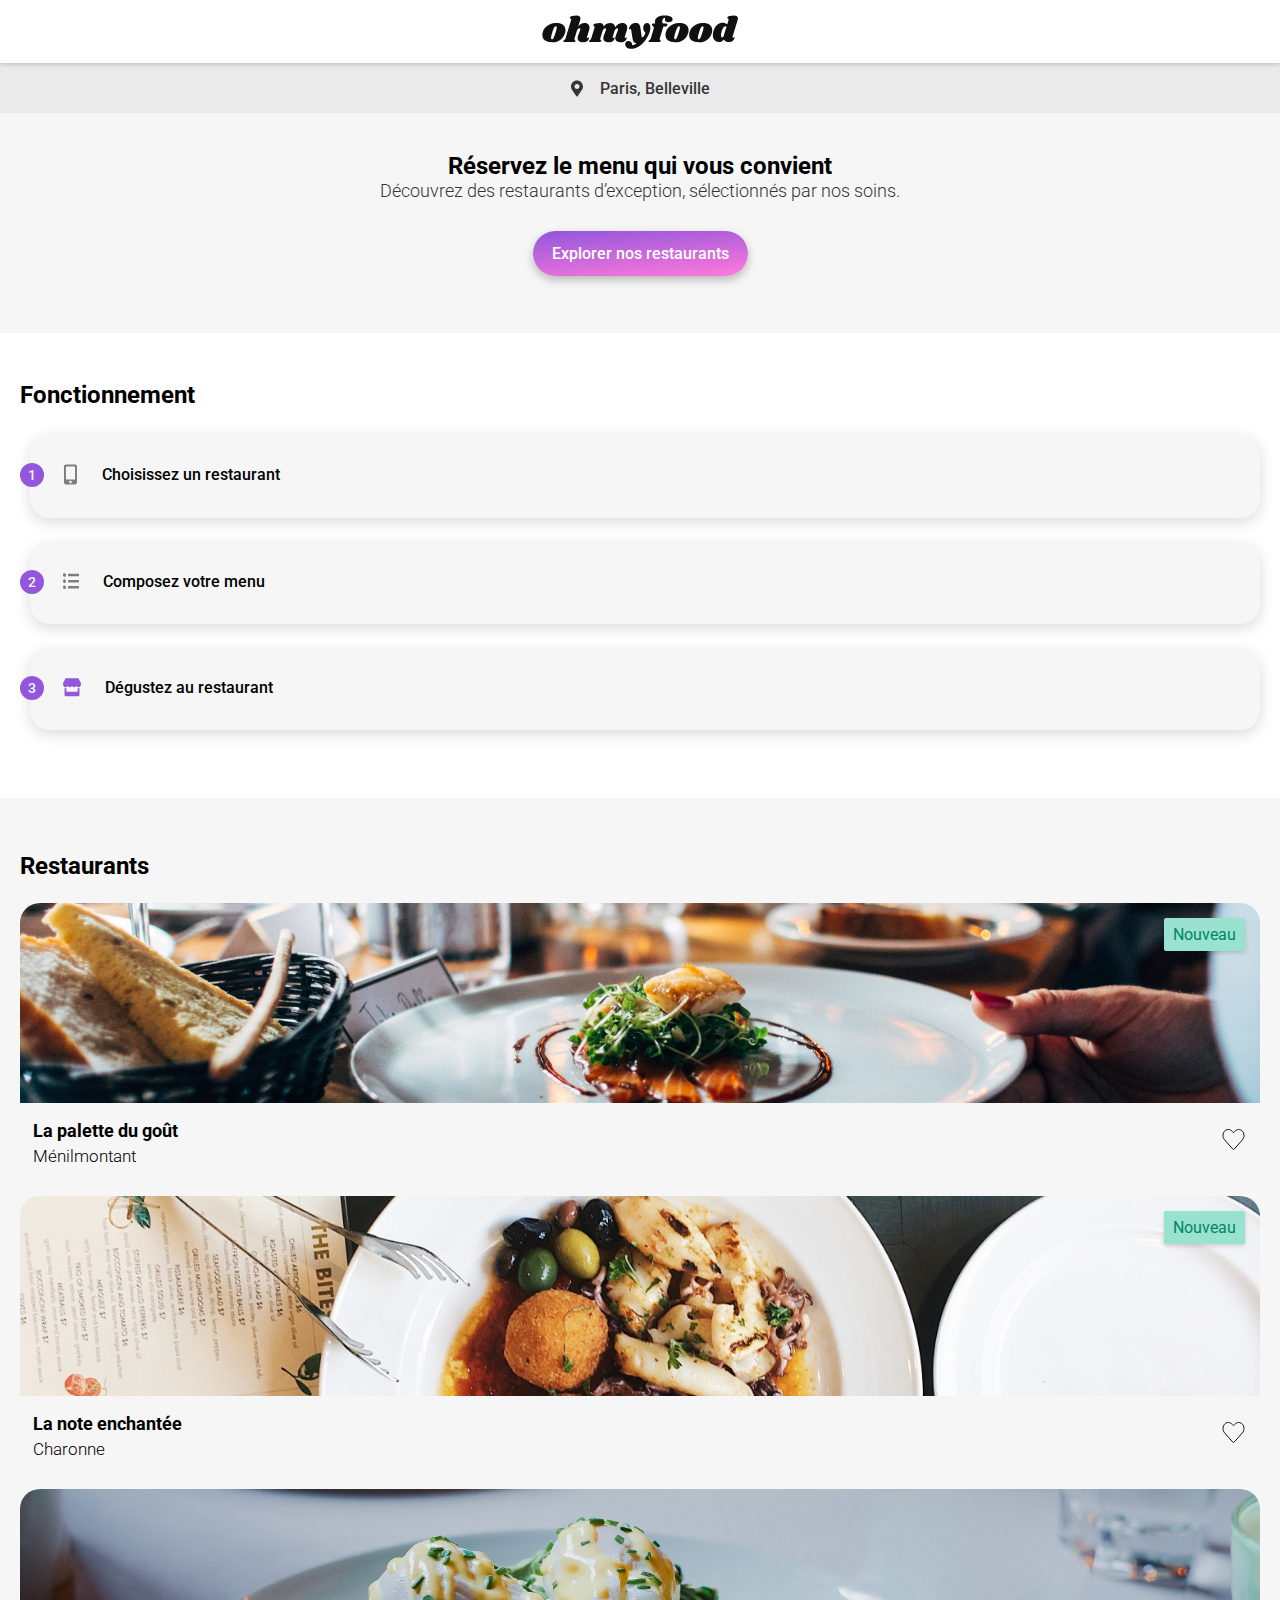
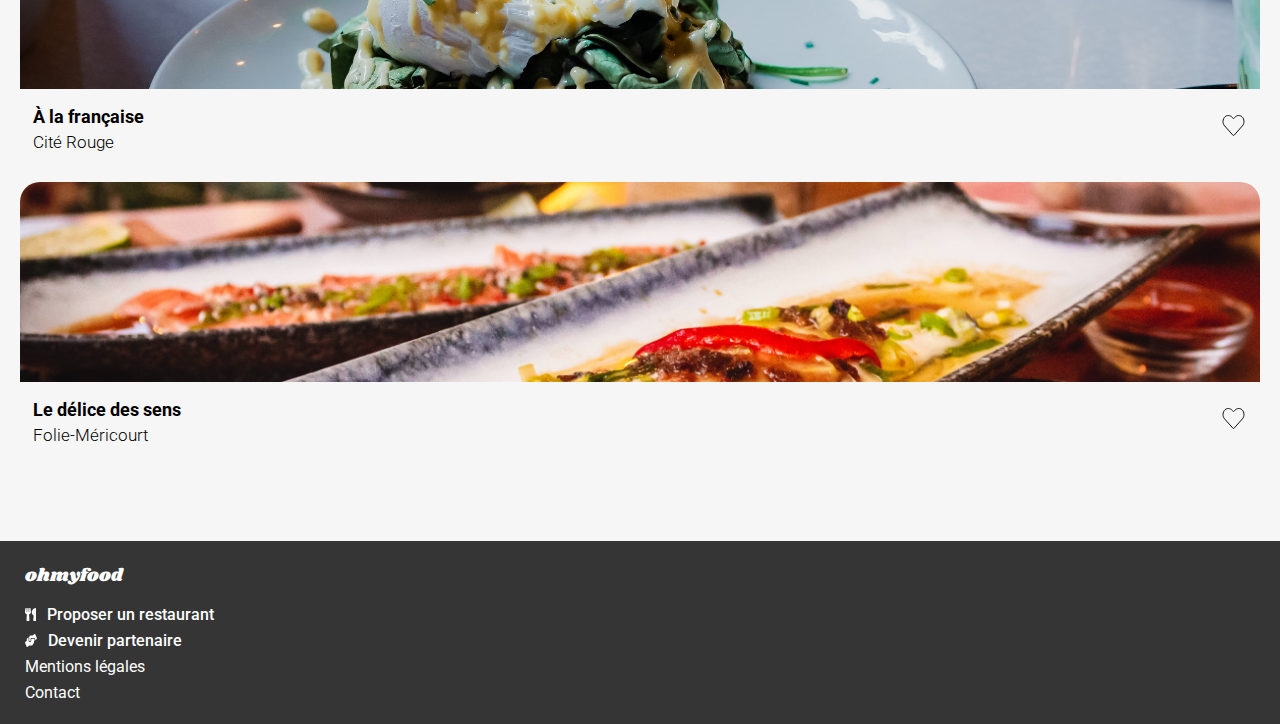
==== index.html @ f5da6180 "Animation coeur, remplissage par le dégradé de couleur au survol" ====
<!DOCTYPE html>
<html lang="fr">

<head>
    <meta charset="UTF-8">
    <meta name="viewport" content="width=device-width, initial-scale=1.0">
    <title>Ohmyfood</title>
    <!-- Font Shrikhand-->
    <link rel="preconnect" href="https://fonts.googleapis.com">
    <link rel="preconnect" href="https://fonts.gstatic.com" crossorigin>
    <link href="https://fonts.googleapis.com/css2?family=Shrikhand&display=swap" rel="stylesheet">
    <!-- Font Roboto-->
    <link rel="preconnect" href="https://fonts.googleapis.com">
    <link rel="preconnect" href="https://fonts.gstatic.com" crossorigin>
    <link href="https://fonts.googleapis.com/css2?family=Roboto:wght@300;400;500&display=swap" rel="stylesheet">
    <!--CSS-->
    <link rel="stylesheet" href="./styles/main.css">
</head>

<body>
    <div class="container-loader">
        <div class="container-loader__loader">
            <div class="container-loader__loader__bar container-loader__loader__bar--1"></div>
            <div class="container-loader__loader__bar container-loader__loader__bar--2"></div>
            <div class="container-loader__loader__bar container-loader__loader__bar--3"></div>
            <div class="container-loader__loader__bar container-loader__loader__bar--4"></div>
        </div>
    </div>


    <header class="header">
        <div class="header__logo">
            <img class="header__logo__img" src="./assets/images/logo/ohmyfood@2x.svg" alt="Logo Ohmyfood">
        </div>
        <div class="header__location">
            <img class="header__location__icon" src="./assets/images/icons/location-icon.svg"
                alt="icone de localisation" aria-hidden="true">
            <p class="header__location__text">Paris, Belleville</p>
        </div>
    </header>

    <section class="homepage-presentation">
        <h1 class="homepage-presentation__h1">Réservez le menu qui vous convient</h1>
        <p class="homepage-presentation__subtitle">Découvrez des restaurants d’exception, sélectionnés par nos soins.
        </p>
        <button class="homepage-presentation__btn btn-action">Explorer nos restaurants</button>
    </section>

    <section class="instructions">
        <h2 class="instructions__title">Fonctionnement</h2>
        <ul class="instructions__list">
            <li class="instructions__list__component">
                <p class="instructions__list__component__numbers">1</p>
                <img class="instructions__list__component__icon" src="./assets/images/icons/mobile-icon.svg"
                    alt="icone de l'instruction" aria-hidden="true">
                <p class="instructions__list__component__text">Choisissez un restaurant</p>
            </li>
            <li class="instructions__list__component">
                <p class="instructions__list__component__numbers">2</p>
                <img class="instructions__list__component__icon" src="./assets/images/icons/list-icon.svg"
                    alt="icone de l'instruction" aria-hidden="true">
                <p class="instructions__list__component__text">Composez votre menu</p>
            </li>
            <li class="instructions__list__component">
                <p class="instructions__list__component__numbers">3</p>
                <img class="instructions__list__component__icon" src="./assets/images/icons/store-icon.svg"
                    alt="icone de l'instruction" aria-hidden="true">
                <p class="instructions__list__component__text">Dégustez au restaurant</p>
            </li>
        </ul>
    </section>
    <section class="restaurant">
        <h2 class="restaurant__title">Restaurants</h2>
        <article class="restaurant__card">
            <a href="#">
                <img class="restaurant__card__img"
                    src="./assets/images/restaurants/jay-wennington-N_Y88TWmGwA-unsplash.jpg"
                    alt="Image d'un plat représentant le restaurant La palette du goût">
                <span class="restaurant__card__nametag-new">Nouveau</span>
                <h3 class="restaurant__card__title">La palette du goût</h3>
                <p class="restaurant__card__subtitle">Ménilmontant</p>
            </a>
            <button class="restaurant__card__heart-btn heart-btn"><svg
                    class="restaurant__card__heart-btn__icon heart-btn__icon" xmlns="http://www.w3.org/2000/svg"
                    width="23" height="21" viewBox="0 0 23 21" fill="none">
                    <path
                        d="M10.2797 2.40514L10.2802 2.40576L11.1267 3.35732L11.5003 3.77727L11.8739 3.35732L12.7203 2.40576L12.7206 2.40551C14.7223 0.15233 17.9032 -0.16945 20.024 1.80187C22.5183 4.1243 22.6557 8.32326 20.412 10.8492L20.4119 10.8493L12.0976 20.2148C12.0975 20.2149 12.0975 20.2149 12.0975 20.2149C11.7593 20.5955 11.237 20.5955 10.8988 20.2149C10.8988 20.2149 10.8987 20.2149 10.8987 20.2148L2.58455 10.8495C0.344816 8.32357 0.482213 4.1245 2.9764 1.80201C5.09737 -0.16965 8.28247 0.152585 10.2797 2.40514Z"
                        stroke="#101010" />
                </svg></button>
        </article>
        <article class="restaurant__card">
            <a href="#">
                <img class="restaurant__card__img" src="./assets/images/restaurants/stil-u2Lp8tXIcjw-unsplash.jpg"
                    alt="Image d'un plat représentant le restaurant La note enchantée">
                <span class="restaurant__card__nametag-new">Nouveau</span>
                <h3 class="restaurant__card__title">La note enchantée</h3>
                <p class="restaurant__card__subtitle">Charonne</p>
            </a>
            <button class="restaurant__card__heart-btn heart-btn"><svg
                    class="restaurant__card__heart-btn__icon heart-btn__icon" xmlns="http://www.w3.org/2000/svg"
                    width="23" height="21" viewBox="0 0 23 21" fill="none">
                    <path
                        d="M10.2797 2.40514L10.2802 2.40576L11.1267 3.35732L11.5003 3.77727L11.8739 3.35732L12.7203 2.40576L12.7206 2.40551C14.7223 0.15233 17.9032 -0.16945 20.024 1.80187C22.5183 4.1243 22.6557 8.32326 20.412 10.8492L20.4119 10.8493L12.0976 20.2148C12.0975 20.2149 12.0975 20.2149 12.0975 20.2149C11.7593 20.5955 11.237 20.5955 10.8988 20.2149C10.8988 20.2149 10.8987 20.2149 10.8987 20.2148L2.58455 10.8495C0.344816 8.32357 0.482213 4.1245 2.9764 1.80201C5.09737 -0.16965 8.28247 0.152585 10.2797 2.40514Z"
                        stroke="#101010" />
                </svg></button>
        </article>
        <article class="restaurant__card">
            <a href="#">
                <img class="restaurant__card__img"
                    src="./assets/images/restaurants/toa-heftiba-DQKerTsQwi0-unsplash.jpg"
                    alt="Image d'un plat représentant le restaurant À la française">
                <h3 class="restaurant__card__title">À la française</h3>
                <p class="restaurant__card__subtitle">Cité Rouge
                </p>
            </a>
            <button class="restaurant__card__heart-btn heart-btn"><svg
                    class="restaurant__card__heart-btn__icon heart-btn__icon" xmlns="http://www.w3.org/2000/svg"
                    width="23" height="21" viewBox="0 0 23 21" fill="none">
                    <path
                        d="M10.2797 2.40514L10.2802 2.40576L11.1267 3.35732L11.5003 3.77727L11.8739 3.35732L12.7203 2.40576L12.7206 2.40551C14.7223 0.15233 17.9032 -0.16945 20.024 1.80187C22.5183 4.1243 22.6557 8.32326 20.412 10.8492L20.4119 10.8493L12.0976 20.2148C12.0975 20.2149 12.0975 20.2149 12.0975 20.2149C11.7593 20.5955 11.237 20.5955 10.8988 20.2149C10.8988 20.2149 10.8987 20.2149 10.8987 20.2148L2.58455 10.8495C0.344816 8.32357 0.482213 4.1245 2.9764 1.80201C5.09737 -0.16965 8.28247 0.152585 10.2797 2.40514Z"
                        stroke="#101010" />
                </svg></button>
        </article>
        <article class="restaurant__card">
            <a href="#">
                <img class="restaurant__card__img"
                    src="./assets/images/restaurants/louis-hansel-shotsoflouis-qNBGVyOCY8Q-unsplash.jpg"
                    alt="Image d'un plat représentant le restaurant Le délice des sens">
                <h3 class="restaurant__card__title">Le délice des sens</h3>
                <p class="restaurant__card__subtitle">Folie-Méricourt</p>
            </a>
            <button class="restaurant__card__heart-btn heart-btn"><svg
                    class="restaurant__card__heart-btn__icon heart-btn__icon" xmlns="http://www.w3.org/2000/svg"
                    width="23" height="21" viewBox="0 0 23 21" fill="none">
                    <path
                        d="M10.2797 2.40514L10.2802 2.40576L11.1267 3.35732L11.5003 3.77727L11.8739 3.35732L12.7203 2.40576L12.7206 2.40551C14.7223 0.15233 17.9032 -0.16945 20.024 1.80187C22.5183 4.1243 22.6557 8.32326 20.412 10.8492L20.4119 10.8493L12.0976 20.2148C12.0975 20.2149 12.0975 20.2149 12.0975 20.2149C11.7593 20.5955 11.237 20.5955 10.8988 20.2149C10.8988 20.2149 10.8987 20.2149 10.8987 20.2148L2.58455 10.8495C0.344816 8.32357 0.482213 4.1245 2.9764 1.80201C5.09737 -0.16965 8.28247 0.152585 10.2797 2.40514Z"
                        stroke="#101010" />
                </svg></button>
        </article>
    </section>

    <footer class="footer">
        <h3 class="footer__logo">ohmyfood</h3>
        <ul class="footer__list">
            <li class="footer__list__component"><img class="footer__list__component__icon"
                    src="./assets/images/icons/fork-icon.svg" alt="icone fourchette" aria-hidden="true">
                <p class="footer__list__component__text footer__list__component__text--bold">Proposer un restaurant</p>
            </li>
            <li class="footer__list__component"><img class="footer__list__component__icon"
                    src="./assets/images/icons/partner-icon.svg" alt="icone partenaire" aria-hidden="true">
                <p class="footer__list__component__text footer__list__component__text--bold">Devenir partenaire</p>
            </li>
            <li class="footer__list__component">
                <p class="footer__list__component__text">Mentions légales</p>
            </li>
            <li class="footer__list__component">
                <p class="footer__list__component__text">Contact</p>
            </li>
        </ul>

    </footer>

    <!--SVG gradient-->
    <svg style="width:0;height:0;position:absolute;" aria-hidden="true" focusable="false">
        <linearGradient id="btn-gradient" x1="46%" y1="0%" x2="54%" y2="100%">

            <stop offset="0%" style="stop-color:rgb(147,86,220);stop-opacity:1.00" />
            <stop offset="100%" style="stop-color:rgb(255,121,218);stop-opacity:1.00" />

        </linearGradient>
    </svg>
    <!---->
</body>


</html>
---- styles/main.css ----
* {
  text-decoration: none;
  padding: 0;
  margin: 0;
  list-style: none;
  list-style-type: none;
}

body {
  display: flex;
  flex-direction: column;
  width: 100%;
  height: 100%;
}

* {
  font-family: "Roboto", sans-serif;
  color: black;
}

.font-family-titles {
  font-family: "Shrikhand", cursive;
  font-size: 28px;
  font-weight: 400;
}

@keyframes bars {
  0% {
    transform: scaleY(0.5);
    opacity: 1;
  }
  100% {
    transform: scaleY(1);
    opacity: 0;
  }
}
@keyframes visible-loader {
  from {
    visibility: visible;
  }
  to {
    visibility: hidden;
  }
}
.btn-action {
  transition: all 1000ms ease;
}
.btn-action:hover {
  filter: brightness(1.2);
  -webkit-filter: brightness(1.2);
}

@keyframes animation-like {
  from {
    fill: transparent;
  }
  to {
    fill: url(#btn-gradient) #9356DC;
    stroke: none;
  }
}
.btn-action {
  background: linear-gradient(175deg, #9356DC 0%, #FF79DA 100%);
  padding: 13px 19px;
  -webkit-appearance: none;
     -moz-appearance: none;
          appearance: none;
  border: none;
  border-radius: 25px;
  box-shadow: 0px 4px 10px 0px rgba(0, 0, 0, 0.25);
  color: white;
  font-size: 16px;
  font-weight: 500;
}
.btn-action--order {
  padding: 15px 48px;
}

.heart-btn {
  -webkit-appearance: none;
     -moz-appearance: none;
          appearance: none;
  background-color: transparent;
  border: none;
}
.heart-btn__icon:hover path {
  animation: animation-like 0.5s;
  animation-fill-mode: forwards;
}

.container-loader {
  display: flex;
  visibility: hidden;
  justify-content: center;
  align-items: center;
  width: 100vw;
  height: 110vh;
  position: fixed;
  z-index: 100;
  background-color: #F6F6F6;
  animation: visible-loader 7000ms;
  animation-delay: 375ms;
}
.container-loader__loader {
  width: 50vw;
  height: 30vh;
  display: flex;
  justify-content: center;
  gap: 20px;
}
.container-loader__loader__bar {
  background: linear-gradient(175deg, #9356DC 0%, #FF79DA 100%);
  opacity: 0;
  height: 100%;
  width: 5vw;
  animation: bars 1500ms;
  animation-fill-mode: backwards;
  animation-iteration-count: 4;
  animation-direction: alternate-reverse;
  animation-timing-function: ease-in-out;
}
.container-loader__loader__bar--1 {
  animation-delay: 375ms;
}
.container-loader__loader__bar--2 {
  animation-delay: 750ms;
}
.container-loader__loader__bar--3 {
  animation-delay: 1125ms;
}
.container-loader__loader__bar--4 {
  animation-delay: 1500ms;
}

/***************header all pages*************/
.header {
  width: 100%;
  display: flex;
  flex-direction: column;
  justify-content: center;
  align-items: center;
}
.header__logo {
  width: 100%;
  height: 63px;
  display: flex;
  justify-content: center;
  align-items: center;
  box-shadow: 0px 2px 4px 0px rgba(0, 0, 0, 0.15);
  position: relative;
  z-index: 2;
}

/***************footer all pages*************/
.footer {
  display: flex;
  flex-direction: column;
  justify-content: center;
  align-items: flex-start;
  gap: 16px;
  padding: 22px 25px;
  background-color: #353535;
}
.footer__logo {
  color: white;
  font-family: "Shrikhand", cursive;
  font-size: 18px;
  font-weight: 400;
}
.footer__list {
  display: flex;
  flex-direction: column;
  justify-content: center;
  align-items: flex-start;
  gap: 7px;
}
.footer__list__component {
  display: flex;
  gap: 11px;
}
.footer__list__component__text {
  color: white;
  font-size: 16px;
  font-weight: 400;
}
.footer__list__component__text--bold {
  font-weight: 500;
}

/*Header-homepage*/
.header__location {
  display: flex;
  justify-content: center;
  align-items: center;
  width: 100%;
  height: 50px;
  gap: 17px;
  background-color: #EAEAEA;
  position: relative;
  z-index: 1;
}
.header__location__text {
  font-size: 16px;
  color: #353535;
  font-weight: 500;
}

/*Presentation-homepage*/
.homepage-presentation {
  display: flex;
  flex-direction: column;
  justify-content: center;
  align-items: center;
  background: #F6F6F6;
  padding: 39px 0 57px;
}
.homepage-presentation__h1 {
  padding: 0 50px;
  text-align: center;
  font-size: 24px;
  font-weight: 700;
}
.homepage-presentation__subtitle {
  padding: 0 30px 30px;
  text-align: center;
  font-size: 18px;
  font-weight: 300;
  color: #353535;
}

/*Instruction section -homepage*/
.instructions {
  display: flex;
  flex-direction: column;
  justify-content: center;
  align-items: flex-start;
  padding: 48px 20px 0;
  margin-bottom: 68px;
}
.instructions__title {
  margin-bottom: 26px;
  font-size: 24px;
  font-weight: 700;
}
.instructions__list {
  display: flex;
  box-sizing: border-box;
  flex-direction: column;
  justify-content: center;
  align-items: center;
  gap: 25px;
  width: 100%;
  padding-left: 10px;
}
.instructions__list__component {
  box-sizing: border-box;
  display: flex;
  justify-content: flex-start;
  align-items: center;
  width: 100%;
  padding: 29px 38px 33px 0;
  border-radius: 20px;
  background-color: #F6F6F6;
  box-shadow: 0px 4px 15px 0px rgba(0, 0, 0, 0.15);
}
.instructions__list__component__numbers {
  position: absolute;
  left: 20px;
  display: flex;
  border-radius: 50%;
  width: 24px;
  height: 24px;
  background-color: #9356DC;
  justify-content: center;
  align-items: center;
  font-size: 14.182px;
  font-weight: 500;
  color: #F6F6F6;
}
.instructions__list__component__icon {
  margin-left: 33px;
}
.instructions__list__component__text {
  margin-left: 24px;
  font-size: 16px;
  font-weight: 500;
}

/*Restaurant -homepage*/
.restaurant {
  display: flex;
  flex-direction: column;
  justify-content: center;
  align-items: center;
  padding: 54px 20px 66px;
  background-color: #F6F6F6;
}
.restaurant__title {
  align-self: flex-start;
  margin-bottom: 23px;
  font-size: 24px;
  font-weight: 700;
}
.restaurant__card {
  position: relative;
  box-sizing: border-box;
  display: flex;
  flex-direction: column;
  justify-content: center;
  width: 100%;
  margin-bottom: 18px;
}
.restaurant__card__img {
  position: relative;
  box-sizing: border-box;
  -o-object-fit: cover;
     object-fit: cover;
  width: 100%;
  height: 200px;
  border-top-left-radius: 20px;
  border-top-right-radius: 20px;
  z-index: 1;
}
.restaurant__card__nametag-new {
  position: absolute;
  right: 15px;
  top: 15px;
  z-index: 2;
  background-color: #99E2D0;
  color: #008766;
  padding: 7px 9px;
  border-radius: 2px;
  box-shadow: 0px 2px 4px 0px rgba(0, 0, 0, 0.15);
}
.restaurant__card__title {
  margin: 13px 0 5px 13px;
  font-size: 18px;
  font-weight: 700;
}
.restaurant__card__subtitle {
  margin: 0 0 12px 13px;
  font-size: 17px;
  font-weight: 300;
}
.restaurant__card__heart-btn {
  position: absolute;
  right: 15px;
  bottom: 25px;
}/*# sourceMappingURL=main.css.map */
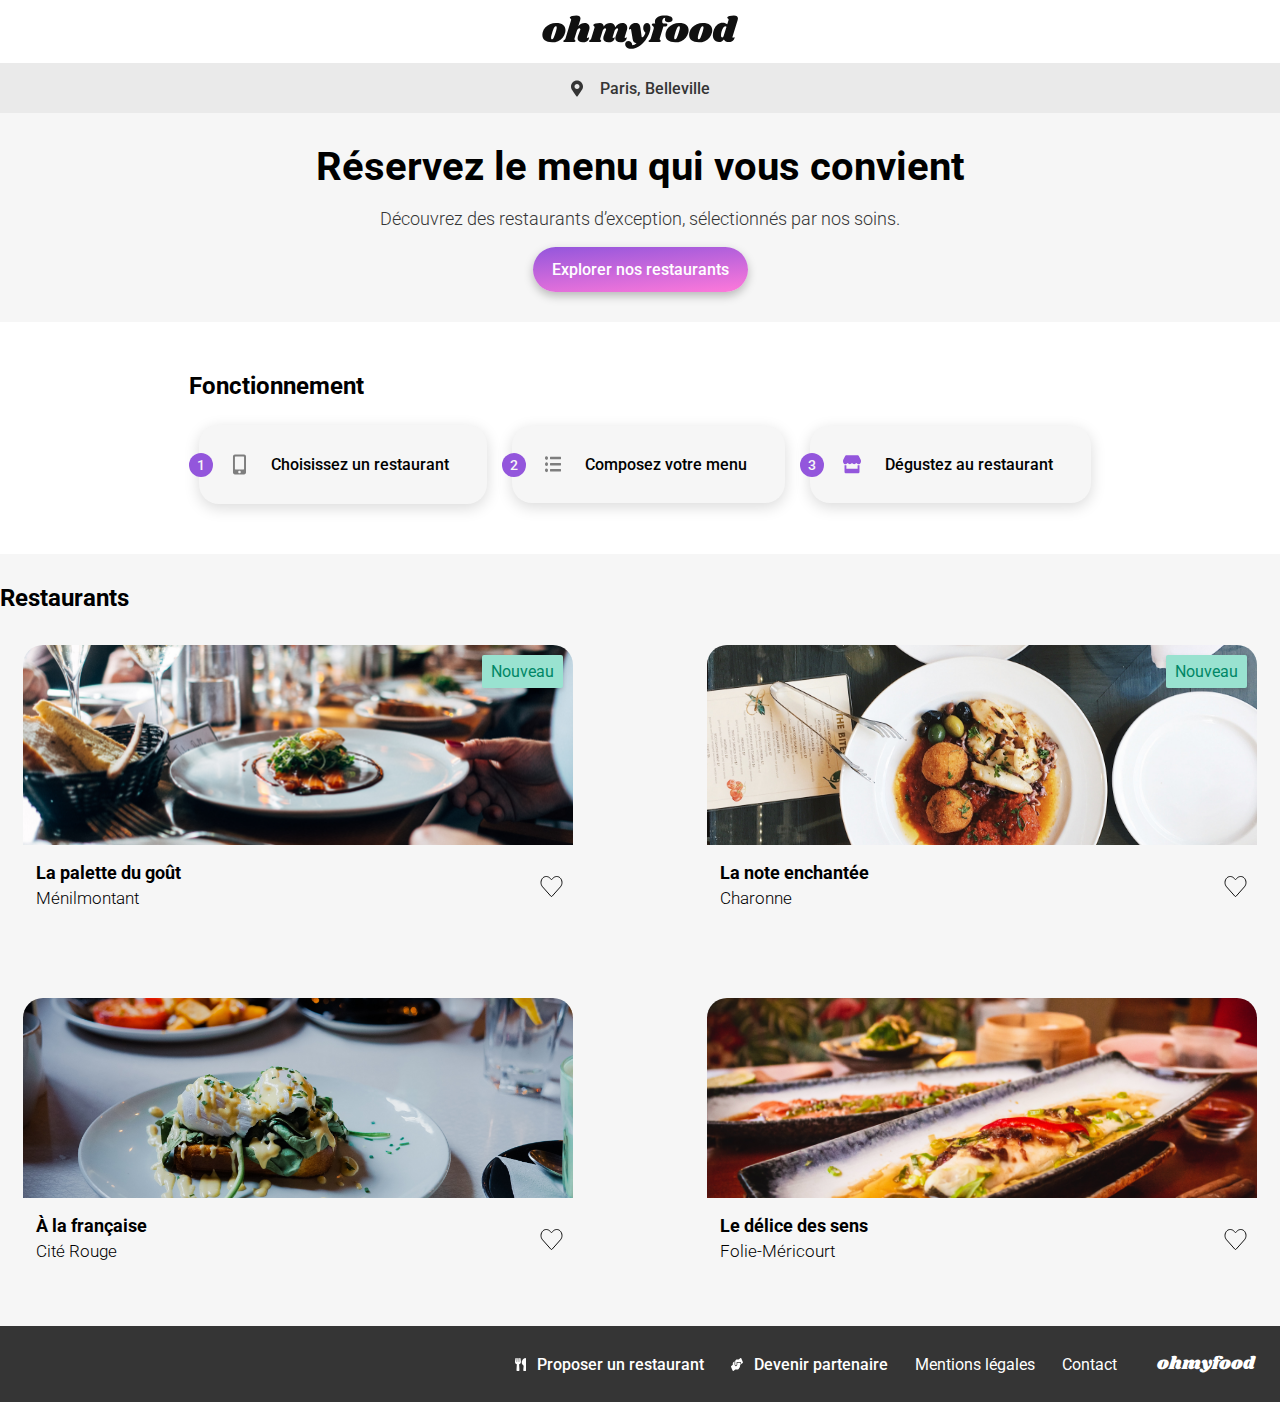
==== commit 3f5d861f: "Responsive tablette et desktop fait. Section restaurants à revoir." ====
--- a/index.html
+++ b/index.html
@@ -41,110 +41,119 @@
 
     <section class="homepage-presentation">
         <h1 class="homepage-presentation__h1">Réservez le menu qui vous convient</h1>
-        <p class="homepage-presentation__subtitle">Découvrez des restaurants d’exception, sélectionnés par nos soins.
+        <p class="homepage-presentation__subtitle">Découvrez des restaurants d’exception, sélectionnés par nos
+            soins.
         </p>
         <button class="homepage-presentation__btn btn-action">Explorer nos restaurants</button>
     </section>
+    <section class="instruction-section">
+        <div class="instructions">
+            <h2 class="instructions__title">Fonctionnement</h2>
+            <ul class="instructions__list">
+                <li class="instructions__list__component">
+                    <p class="instructions__list__component__numbers">1</p>
+                    <img class="instructions__list__component__icon" src="./assets/images/icons/mobile-icon.svg"
+                        alt="icone de l'instruction" aria-hidden="true">
+                    <p class="instructions__list__component__text">Choisissez un restaurant</p>
+                </li>
+                <li class="instructions__list__component">
+                    <p class="instructions__list__component__numbers">2</p>
+                    <img class="instructions__list__component__icon" src="./assets/images/icons/list-icon.svg"
+                        alt="icone de l'instruction" aria-hidden="true">
+                    <p class="instructions__list__component__text">Composez votre menu</p>
+                </li>
+                <li class="instructions__list__component">
+                    <p class="instructions__list__component__numbers">3</p>
+                    <img class="instructions__list__component__icon" src="./assets/images/icons/store-icon.svg"
+                        alt="icone de l'instruction" aria-hidden="true">
+                    <p class="instructions__list__component__text">Dégustez au restaurant</p>
+                </li>
+            </ul>
+        </div>
+    </section>
+    <section class="restaurant-section">
+        <div class="restaurant">
+            <h2 class="restaurant__title">Restaurants</h2>
+            <div class="restaurant__container">
+                <article class="restaurant__container__card">
+                    <a href="#">
+                        <img class="restaurant__container__card__img"
+                            src="./assets/images/restaurants/jay-wennington-N_Y88TWmGwA-unsplash.jpg"
+                            alt="Image d'un plat représentant le restaurant La palette du goût">
+                        <span class="restaurant__container__card__nametag-new">Nouveau</span>
+                        <h3 class="restaurant__container__card__title">La palette du goût</h3>
+                        <p class="restaurant__container__card__subtitle">Ménilmontant</p>
+                    </a>
+                    <button class="restaurant__container__card__heart-btn heart-btn"><svg
+                            class="restaurant__container__card__heart-btn__icon heart-btn__icon"
+                            xmlns="http://www.w3.org/2000/svg" width="23" height="21" viewBox="0 0 23 21" fill="none">
+                            <path
+                                d="M10.2797 2.40514L10.2802 2.40576L11.1267 3.35732L11.5003 3.77727L11.8739 3.35732L12.7203 2.40576L12.7206 2.40551C14.7223 0.15233 17.9032 -0.16945 20.024 1.80187C22.5183 4.1243 22.6557 8.32326 20.412 10.8492L20.4119 10.8493L12.0976 20.2148C12.0975 20.2149 12.0975 20.2149 12.0975 20.2149C11.7593 20.5955 11.237 20.5955 10.8988 20.2149C10.8988 20.2149 10.8987 20.2149 10.8987 20.2148L2.58455 10.8495C0.344816 8.32357 0.482213 4.1245 2.9764 1.80201C5.09737 -0.16965 8.28247 0.152585 10.2797 2.40514Z"
+                                stroke="#101010" />
+                        </svg></button>
+                </article>
+                <article class="restaurant__container__card">
+                    <a href="#">
+                        <img class="restaurant__container__card__img"
+                            src="./assets/images/restaurants/stil-u2Lp8tXIcjw-unsplash.jpg"
+                            alt="Image d'un plat représentant le restaurant La note enchantée">
+                        <span class="restaurant__container__card__nametag-new">Nouveau</span>
+                        <h3 class="restaurant__container__card__title">La note enchantée</h3>
+                        <p class="restaurant__container__card__subtitle">Charonne</p>
+                    </a>
+                    <button class="restaurant__container__card__heart-btn heart-btn"><svg
+                            class="restaurant__container__card__heart-btn__icon heart-btn__icon"
+                            xmlns="http://www.w3.org/2000/svg" width="23" height="21" viewBox="0 0 23 21" fill="none">
+                            <path
+                                d="M10.2797 2.40514L10.2802 2.40576L11.1267 3.35732L11.5003 3.77727L11.8739 3.35732L12.7203 2.40576L12.7206 2.40551C14.7223 0.15233 17.9032 -0.16945 20.024 1.80187C22.5183 4.1243 22.6557 8.32326 20.412 10.8492L20.4119 10.8493L12.0976 20.2148C12.0975 20.2149 12.0975 20.2149 12.0975 20.2149C11.7593 20.5955 11.237 20.5955 10.8988 20.2149C10.8988 20.2149 10.8987 20.2149 10.8987 20.2148L2.58455 10.8495C0.344816 8.32357 0.482213 4.1245 2.9764 1.80201C5.09737 -0.16965 8.28247 0.152585 10.2797 2.40514Z"
+                                stroke="#101010" />
+                        </svg></button>
+                </article>
+                <article class="restaurant__container__card">
+                    <a href="#">
+                        <img class="restaurant__container__card__img"
+                            src="./assets/images/restaurants/toa-heftiba-DQKerTsQwi0-unsplash.jpg"
+                            alt="Image d'un plat représentant le restaurant À la française">
+                        <h3 class="restaurant__container__card__title">À la française</h3>
+                        <p class="restaurant__container__card__subtitle">Cité Rouge
+                        </p>
+                    </a>
+                    <button class="restaurant__container__card__heart-btn heart-btn"><svg
+                            class="restaurant__container__card__heart-btn__icon heart-btn__icon"
+                            xmlns="http://www.w3.org/2000/svg" width="23" height="21" viewBox="0 0 23 21" fill="none">
+                            <path
+                                d="M10.2797 2.40514L10.2802 2.40576L11.1267 3.35732L11.5003 3.77727L11.8739 3.35732L12.7203 2.40576L12.7206 2.40551C14.7223 0.15233 17.9032 -0.16945 20.024 1.80187C22.5183 4.1243 22.6557 8.32326 20.412 10.8492L20.4119 10.8493L12.0976 20.2148C12.0975 20.2149 12.0975 20.2149 12.0975 20.2149C11.7593 20.5955 11.237 20.5955 10.8988 20.2149C10.8988 20.2149 10.8987 20.2149 10.8987 20.2148L2.58455 10.8495C0.344816 8.32357 0.482213 4.1245 2.9764 1.80201C5.09737 -0.16965 8.28247 0.152585 10.2797 2.40514Z"
+                                stroke="#101010" />
+                        </svg></button>
+                </article>
+                <article class="restaurant__container__card">
+                    <a href="#">
+                        <img class="restaurant__container__card__img"
+                            src="./assets/images/restaurants/louis-hansel-shotsoflouis-qNBGVyOCY8Q-unsplash.jpg"
+                            alt="Image d'un plat représentant le restaurant Le délice des sens">
+                        <h3 class="restaurant__container__card__title">Le délice des sens</h3>
+                        <p class="restaurant__container__card__subtitle">Folie-Méricourt</p>
+                    </a>
+                    <button class="restaurant__container__card__heart-btn heart-btn"><svg
+                            class="restaurant__container__card__heart-btn__icon heart-btn__icon"
+                            xmlns="http://www.w3.org/2000/svg" width="23" height="21" viewBox="0 0 23 21" fill="none">
+                            <path
+                                d="M10.2797 2.40514L10.2802 2.40576L11.1267 3.35732L11.5003 3.77727L11.8739 3.35732L12.7203 2.40576L12.7206 2.40551C14.7223 0.15233 17.9032 -0.16945 20.024 1.80187C22.5183 4.1243 22.6557 8.32326 20.412 10.8492L20.4119 10.8493L12.0976 20.2148C12.0975 20.2149 12.0975 20.2149 12.0975 20.2149C11.7593 20.5955 11.237 20.5955 10.8988 20.2149C10.8988 20.2149 10.8987 20.2149 10.8987 20.2148L2.58455 10.8495C0.344816 8.32357 0.482213 4.1245 2.9764 1.80201C5.09737 -0.16965 8.28247 0.152585 10.2797 2.40514Z"
+                                stroke="#101010" />
+                        </svg></button>
+                </article>
+            </div>
+        </div>
+    </section>
 
-    <section class="instructions">
-        <h2 class="instructions__title">Fonctionnement</h2>
-        <ul class="instructions__list">
-            <li class="instructions__list__component">
-                <p class="instructions__list__component__numbers">1</p>
-                <img class="instructions__list__component__icon" src="./assets/images/icons/mobile-icon.svg"
-                    alt="icone de l'instruction" aria-hidden="true">
-                <p class="instructions__list__component__text">Choisissez un restaurant</p>
-            </li>
-            <li class="instructions__list__component">
-                <p class="instructions__list__component__numbers">2</p>
-                <img class="instructions__list__component__icon" src="./assets/images/icons/list-icon.svg"
-                    alt="icone de l'instruction" aria-hidden="true">
-                <p class="instructions__list__component__text">Composez votre menu</p>
-            </li>
-            <li class="instructions__list__component">
-                <p class="instructions__list__component__numbers">3</p>
-                <img class="instructions__list__component__icon" src="./assets/images/icons/store-icon.svg"
-                    alt="icone de l'instruction" aria-hidden="true">
-                <p class="instructions__list__component__text">Dégustez au restaurant</p>
-            </li>
-        </ul>
-    </section>
-    <section class="restaurant">
-        <h2 class="restaurant__title">Restaurants</h2>
-        <article class="restaurant__card">
-            <a href="#">
-                <img class="restaurant__card__img"
-                    src="./assets/images/restaurants/jay-wennington-N_Y88TWmGwA-unsplash.jpg"
-                    alt="Image d'un plat représentant le restaurant La palette du goût">
-                <span class="restaurant__card__nametag-new">Nouveau</span>
-                <h3 class="restaurant__card__title">La palette du goût</h3>
-                <p class="restaurant__card__subtitle">Ménilmontant</p>
-            </a>
-            <button class="restaurant__card__heart-btn heart-btn"><svg
-                    class="restaurant__card__heart-btn__icon heart-btn__icon" xmlns="http://www.w3.org/2000/svg"
-                    width="23" height="21" viewBox="0 0 23 21" fill="none">
-                    <path
-                        d="M10.2797 2.40514L10.2802 2.40576L11.1267 3.35732L11.5003 3.77727L11.8739 3.35732L12.7203 2.40576L12.7206 2.40551C14.7223 0.15233 17.9032 -0.16945 20.024 1.80187C22.5183 4.1243 22.6557 8.32326 20.412 10.8492L20.4119 10.8493L12.0976 20.2148C12.0975 20.2149 12.0975 20.2149 12.0975 20.2149C11.7593 20.5955 11.237 20.5955 10.8988 20.2149C10.8988 20.2149 10.8987 20.2149 10.8987 20.2148L2.58455 10.8495C0.344816 8.32357 0.482213 4.1245 2.9764 1.80201C5.09737 -0.16965 8.28247 0.152585 10.2797 2.40514Z"
-                        stroke="#101010" />
-                </svg></button>
-        </article>
-        <article class="restaurant__card">
-            <a href="#">
-                <img class="restaurant__card__img" src="./assets/images/restaurants/stil-u2Lp8tXIcjw-unsplash.jpg"
-                    alt="Image d'un plat représentant le restaurant La note enchantée">
-                <span class="restaurant__card__nametag-new">Nouveau</span>
-                <h3 class="restaurant__card__title">La note enchantée</h3>
-                <p class="restaurant__card__subtitle">Charonne</p>
-            </a>
-            <button class="restaurant__card__heart-btn heart-btn"><svg
-                    class="restaurant__card__heart-btn__icon heart-btn__icon" xmlns="http://www.w3.org/2000/svg"
-                    width="23" height="21" viewBox="0 0 23 21" fill="none">
-                    <path
-                        d="M10.2797 2.40514L10.2802 2.40576L11.1267 3.35732L11.5003 3.77727L11.8739 3.35732L12.7203 2.40576L12.7206 2.40551C14.7223 0.15233 17.9032 -0.16945 20.024 1.80187C22.5183 4.1243 22.6557 8.32326 20.412 10.8492L20.4119 10.8493L12.0976 20.2148C12.0975 20.2149 12.0975 20.2149 12.0975 20.2149C11.7593 20.5955 11.237 20.5955 10.8988 20.2149C10.8988 20.2149 10.8987 20.2149 10.8987 20.2148L2.58455 10.8495C0.344816 8.32357 0.482213 4.1245 2.9764 1.80201C5.09737 -0.16965 8.28247 0.152585 10.2797 2.40514Z"
-                        stroke="#101010" />
-                </svg></button>
-        </article>
-        <article class="restaurant__card">
-            <a href="#">
-                <img class="restaurant__card__img"
-                    src="./assets/images/restaurants/toa-heftiba-DQKerTsQwi0-unsplash.jpg"
-                    alt="Image d'un plat représentant le restaurant À la française">
-                <h3 class="restaurant__card__title">À la française</h3>
-                <p class="restaurant__card__subtitle">Cité Rouge
-                </p>
-            </a>
-            <button class="restaurant__card__heart-btn heart-btn"><svg
-                    class="restaurant__card__heart-btn__icon heart-btn__icon" xmlns="http://www.w3.org/2000/svg"
-                    width="23" height="21" viewBox="0 0 23 21" fill="none">
-                    <path
-                        d="M10.2797 2.40514L10.2802 2.40576L11.1267 3.35732L11.5003 3.77727L11.8739 3.35732L12.7203 2.40576L12.7206 2.40551C14.7223 0.15233 17.9032 -0.16945 20.024 1.80187C22.5183 4.1243 22.6557 8.32326 20.412 10.8492L20.4119 10.8493L12.0976 20.2148C12.0975 20.2149 12.0975 20.2149 12.0975 20.2149C11.7593 20.5955 11.237 20.5955 10.8988 20.2149C10.8988 20.2149 10.8987 20.2149 10.8987 20.2148L2.58455 10.8495C0.344816 8.32357 0.482213 4.1245 2.9764 1.80201C5.09737 -0.16965 8.28247 0.152585 10.2797 2.40514Z"
-                        stroke="#101010" />
-                </svg></button>
-        </article>
-        <article class="restaurant__card">
-            <a href="#">
-                <img class="restaurant__card__img"
-                    src="./assets/images/restaurants/louis-hansel-shotsoflouis-qNBGVyOCY8Q-unsplash.jpg"
-                    alt="Image d'un plat représentant le restaurant Le délice des sens">
-                <h3 class="restaurant__card__title">Le délice des sens</h3>
-                <p class="restaurant__card__subtitle">Folie-Méricourt</p>
-            </a>
-            <button class="restaurant__card__heart-btn heart-btn"><svg
-                    class="restaurant__card__heart-btn__icon heart-btn__icon" xmlns="http://www.w3.org/2000/svg"
-                    width="23" height="21" viewBox="0 0 23 21" fill="none">
-                    <path
-                        d="M10.2797 2.40514L10.2802 2.40576L11.1267 3.35732L11.5003 3.77727L11.8739 3.35732L12.7203 2.40576L12.7206 2.40551C14.7223 0.15233 17.9032 -0.16945 20.024 1.80187C22.5183 4.1243 22.6557 8.32326 20.412 10.8492L20.4119 10.8493L12.0976 20.2148C12.0975 20.2149 12.0975 20.2149 12.0975 20.2149C11.7593 20.5955 11.237 20.5955 10.8988 20.2149C10.8988 20.2149 10.8987 20.2149 10.8987 20.2148L2.58455 10.8495C0.344816 8.32357 0.482213 4.1245 2.9764 1.80201C5.09737 -0.16965 8.28247 0.152585 10.2797 2.40514Z"
-                        stroke="#101010" />
-                </svg></button>
-        </article>
-    </section>
 
     <footer class="footer">
         <h3 class="footer__logo">ohmyfood</h3>
         <ul class="footer__list">
             <li class="footer__list__component"><img class="footer__list__component__icon"
                     src="./assets/images/icons/fork-icon.svg" alt="icone fourchette" aria-hidden="true">
-                <p class="footer__list__component__text footer__list__component__text--bold">Proposer un restaurant</p>
+                <p class="footer__list__component__text footer__list__component__text--bold">Proposer un restaurant
+                </p>
             </li>
             <li class="footer__list__component"><img class="footer__list__component__icon"
                     src="./assets/images/icons/partner-icon.svg" alt="icone partenaire" aria-hidden="true">
@@ -160,6 +169,7 @@
 
     </footer>
 
+
     <!--SVG gradient-->
     <svg style="width:0;height:0;position:absolute;" aria-hidden="true" focusable="false">
         <linearGradient id="btn-gradient" x1="46%" y1="0%" x2="54%" y2="100%">
--- a/styles/main.css
+++ b/styles/main.css
@@ -11,6 +11,7 @@
   flex-direction: column;
   width: 100%;
   height: 100%;
+  margin: auto;
 }
 
 * {
@@ -22,6 +23,14 @@
   font-family: "Shrikhand", cursive;
   font-size: 28px;
   font-weight: 400;
+}
+
+.main-container {
+  max-width: 1440px;
+  width: 100%;
+  display: flex;
+  flex-direction: column;
+  margin: auto;
 }
 
 @keyframes bars {
@@ -84,7 +93,7 @@
   border: none;
 }
 .heart-btn__icon:hover path {
-  animation: animation-like 0.5s;
+  animation: animation-like;
   animation-fill-mode: forwards;
 }
 
@@ -113,7 +122,8 @@
   opacity: 0;
   height: 100%;
   width: 5vw;
-  animation: bars 1500ms;
+  animation: bars;
+  animation-duration: 1500ms;
   animation-fill-mode: backwards;
   animation-iteration-count: 4;
   animation-direction: alternate-reverse;
@@ -150,6 +160,11 @@
   position: relative;
   z-index: 2;
 }
+@media (min-width: 1024px) {
+  .header__logo {
+    box-shadow: none;
+  }
+}
 
 /***************footer all pages*************/
 .footer {
@@ -160,6 +175,15 @@
   gap: 16px;
   padding: 22px 25px;
   background-color: #353535;
+}
+@media (min-width: 1024px) {
+  .footer {
+    flex-direction: row-reverse;
+    justify-content: flex-start;
+    align-items: center;
+    gap: 30px;
+    padding: 25px;
+  }
 }
 .footer__logo {
   color: white;
@@ -174,9 +198,21 @@
   align-items: flex-start;
   gap: 7px;
 }
+@media (min-width: 1024px) {
+  .footer__list {
+    flex-direction: row;
+    justify-content: flex-end;
+    align-items: center;
+  }
+}
 .footer__list__component {
   display: flex;
   gap: 11px;
+}
+@media (min-width: 1024px) {
+  .footer__list__component {
+    padding: 0 10px;
+  }
 }
 .footer__list__component__text {
   color: white;
@@ -214,11 +250,22 @@
   background: #F6F6F6;
   padding: 39px 0 57px;
 }
+@media (min-width: 1024px) {
+  .homepage-presentation {
+    gap: 18px;
+    padding: 30px 0;
+  }
+}
 .homepage-presentation__h1 {
   padding: 0 50px;
   text-align: center;
   font-size: 24px;
   font-weight: 700;
+}
+@media (min-width: 1024px) {
+  .homepage-presentation__h1 {
+    font-size: 40px;
+  }
 }
 .homepage-presentation__subtitle {
   padding: 0 30px 30px;
@@ -227,8 +274,19 @@
   font-weight: 300;
   color: #353535;
 }
+@media (min-width: 1024px) {
+  .homepage-presentation__subtitle {
+    padding: 0;
+  }
+}
 
 /*Instruction section -homepage*/
+@media (min-width: 1024px) {
+  .instruction-section {
+    margin: auto;
+  }
+}
+
 .instructions {
   display: flex;
   flex-direction: column;
@@ -237,8 +295,15 @@
   padding: 48px 20px 0;
   margin-bottom: 68px;
 }
+@media (min-width: 1024px) {
+  .instructions {
+    padding: 50px 0;
+    margin-bottom: 0;
+    margin: auto;
+  }
+}
 .instructions__title {
-  margin-bottom: 26px;
+  margin-bottom: 25px;
   font-size: 24px;
   font-weight: 700;
 }
@@ -252,20 +317,32 @@
   width: 100%;
   padding-left: 10px;
 }
+@media (min-width: 1024px) {
+  .instructions__list {
+    flex-direction: row;
+  }
+}
 .instructions__list__component {
+  position: relative;
   box-sizing: border-box;
   display: flex;
   justify-content: flex-start;
   align-items: center;
   width: 100%;
-  padding: 29px 38px 33px 0;
+  padding: 29px 38px 29px 0;
   border-radius: 20px;
   background-color: #F6F6F6;
   box-shadow: 0px 4px 15px 0px rgba(0, 0, 0, 0.15);
 }
+@media (min-width: 1024px) {
+  .instructions__list__component {
+    padding: 28px auto;
+    width: auto;
+  }
+}
 .instructions__list__component__numbers {
   position: absolute;
-  left: 20px;
+  left: -10px;
   display: flex;
   border-radius: 50%;
   width: 24px;
@@ -287,21 +364,61 @@
 }
 
 /*Restaurant -homepage*/
-.restaurant {
-  display: flex;
-  flex-direction: column;
-  justify-content: center;
-  align-items: center;
+.restaurant-section {
   padding: 54px 20px 66px;
   background-color: #F6F6F6;
 }
+@media (min-width: 1024px) {
+  .restaurant-section {
+    padding: 30px 0;
+    display: flex;
+    justify-content: center;
+    align-items: center;
+  }
+}
+
+.restaurant {
+  display: flex;
+  flex-direction: column;
+  justify-content: center;
+  align-items: flex-start;
+  width: 100%;
+}
+@media (min-width: 1024px) {
+  .restaurant {
+    gap: 28px;
+    margin: auto;
+    box-sizing: border-box;
+  }
+}
 .restaurant__title {
-  align-self: flex-start;
   margin-bottom: 23px;
   font-size: 24px;
   font-weight: 700;
 }
-.restaurant__card {
+@media (min-width: 1024px) {
+  .restaurant__title {
+    margin-bottom: 0;
+    box-sizing: border-box;
+  }
+}
+.restaurant__container {
+  display: flex;
+  flex-direction: column;
+  justify-content: center;
+  align-items: center;
+  margin: auto;
+}
+@media (min-width: 1024px) {
+  .restaurant__container {
+    flex-direction: row;
+    justify-content: space-between;
+    align-items: center;
+    flex-wrap: wrap;
+    gap: 50px;
+  }
+}
+.restaurant__container__card {
   position: relative;
   box-sizing: border-box;
   display: flex;
@@ -310,7 +427,14 @@
   width: 100%;
   margin-bottom: 18px;
 }
-.restaurant__card__img {
+@media (min-width: 1024px) {
+  .restaurant__container__card {
+    flex-basis: 45%;
+    width: auto;
+    padding: 5px;
+  }
+}
+.restaurant__container__card__img {
   position: relative;
   box-sizing: border-box;
   -o-object-fit: cover;
@@ -321,7 +445,7 @@
   border-top-right-radius: 20px;
   z-index: 1;
 }
-.restaurant__card__nametag-new {
+.restaurant__container__card__nametag-new {
   position: absolute;
   right: 15px;
   top: 15px;
@@ -332,17 +456,17 @@
   border-radius: 2px;
   box-shadow: 0px 2px 4px 0px rgba(0, 0, 0, 0.15);
 }
-.restaurant__card__title {
+.restaurant__container__card__title {
   margin: 13px 0 5px 13px;
   font-size: 18px;
   font-weight: 700;
 }
-.restaurant__card__subtitle {
+.restaurant__container__card__subtitle {
   margin: 0 0 12px 13px;
   font-size: 17px;
   font-weight: 300;
 }
-.restaurant__card__heart-btn {
+.restaurant__container__card__heart-btn {
   position: absolute;
   right: 15px;
   bottom: 25px;
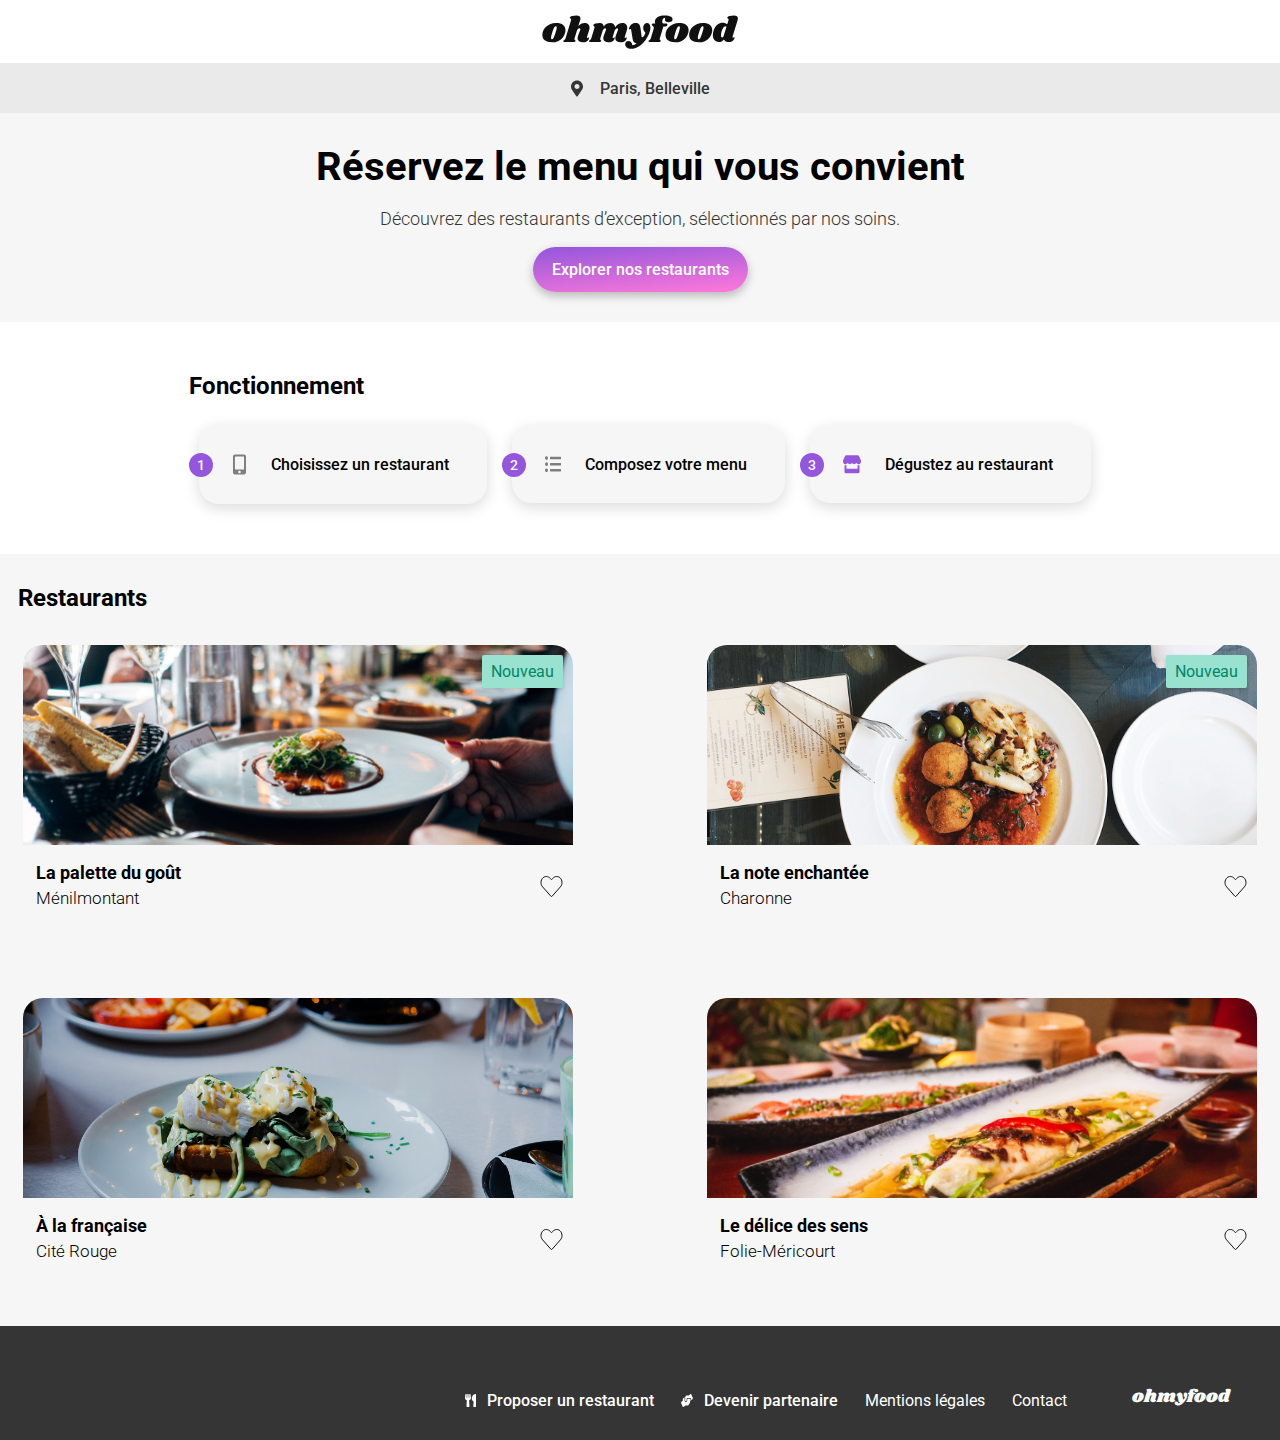
==== commit 405c1a35: "Responsive tablet et desktop terminé avec animations fonctionnelles" ====
--- a/index.html
+++ b/index.html
@@ -152,18 +152,20 @@
         <ul class="footer__list">
             <li class="footer__list__component"><img class="footer__list__component__icon"
                     src="./assets/images/icons/fork-icon.svg" alt="icone fourchette" aria-hidden="true">
-                <p class="footer__list__component__text footer__list__component__text--bold">Proposer un restaurant
-                </p>
+                <a href="#" class="footer__list__component__text footer__list__component__text--bold">Proposer un
+                    restaurant
+                </a>
             </li>
             <li class="footer__list__component"><img class="footer__list__component__icon"
                     src="./assets/images/icons/partner-icon.svg" alt="icone partenaire" aria-hidden="true">
-                <p class="footer__list__component__text footer__list__component__text--bold">Devenir partenaire</p>
+                <a href="#" class="footer__list__component__text footer__list__component__text--bold">Devenir
+                    partenaire</a>
             </li>
             <li class="footer__list__component">
-                <p class="footer__list__component__text">Mentions légales</p>
+                <a href="#" class="footer__list__component__text">Mentions légales</a>
             </li>
             <li class="footer__list__component">
-                <p class="footer__list__component__text">Contact</p>
+                <a href="#" class="footer__list__component__text">Contact</a>
             </li>
         </ul>
 
--- a/styles/main.css
+++ b/styles/main.css
@@ -180,9 +180,10 @@
   .footer {
     flex-direction: row-reverse;
     justify-content: flex-start;
-    align-items: center;
+    align-items: flex-end;
     gap: 30px;
-    padding: 25px;
+    padding: 30px 25px;
+    height: 54px;
   }
 }
 .footer__logo {
@@ -190,6 +191,11 @@
   font-family: "Shrikhand", cursive;
   font-size: 18px;
   font-weight: 400;
+}
+@media (min-width: 1024px) {
+  .footer__logo {
+    margin: 0 25px;
+  }
 }
 .footer__list {
   display: flex;
@@ -389,6 +395,7 @@
     gap: 28px;
     margin: auto;
     box-sizing: border-box;
+    width: auto;
   }
 }
 .restaurant__title {
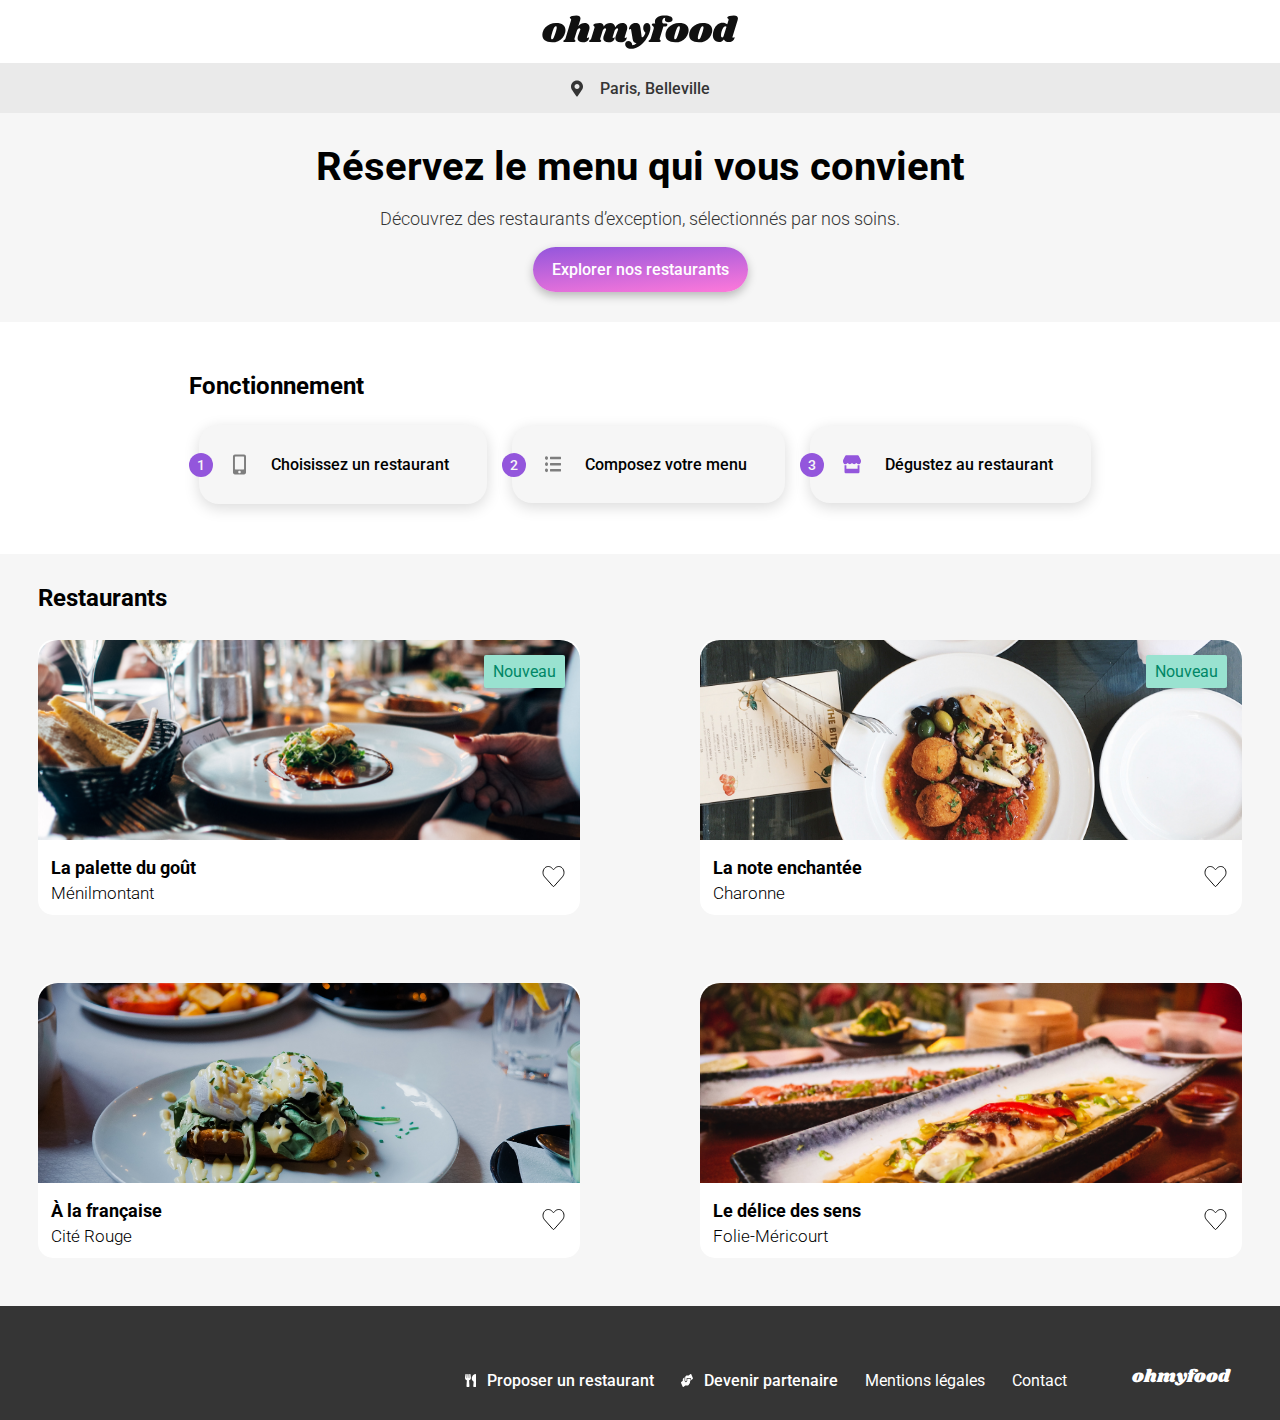
==== commit 0d991adb: "Première page restaurant faite HTML + CSS" ====
--- a/index.html
+++ b/index.html
@@ -76,7 +76,7 @@
             <h2 class="restaurant__title">Restaurants</h2>
             <div class="restaurant__container">
                 <article class="restaurant__container__card">
-                    <a href="#">
+                    <a href="./restaurants-pages/la-palette-du-gout.html">
                         <img class="restaurant__container__card__img"
                             src="./assets/images/restaurants/jay-wennington-N_Y88TWmGwA-unsplash.jpg"
                             alt="Image d'un plat représentant le restaurant La palette du goût">
@@ -90,6 +90,9 @@
                             <path
                                 d="M10.2797 2.40514L10.2802 2.40576L11.1267 3.35732L11.5003 3.77727L11.8739 3.35732L12.7203 2.40576L12.7206 2.40551C14.7223 0.15233 17.9032 -0.16945 20.024 1.80187C22.5183 4.1243 22.6557 8.32326 20.412 10.8492L20.4119 10.8493L12.0976 20.2148C12.0975 20.2149 12.0975 20.2149 12.0975 20.2149C11.7593 20.5955 11.237 20.5955 10.8988 20.2149C10.8988 20.2149 10.8987 20.2149 10.8987 20.2148L2.58455 10.8495C0.344816 8.32357 0.482213 4.1245 2.9764 1.80201C5.09737 -0.16965 8.28247 0.152585 10.2797 2.40514Z"
                                 stroke="#101010" />
+                            <path class="heart-fill"
+                                d="M10.2797 2.40514L10.2802 2.40576L11.1267 3.35732L11.5003 3.77727L11.8739 3.35732L12.7203 2.40576L12.7206 2.40551C14.7223 0.15233 17.9032 -0.16945 20.024 1.80187C22.5183 4.1243 22.6557 8.32326 20.412 10.8492L20.4119 10.8493L12.0976 20.2148C12.0975 20.2149 12.0975 20.2149 12.0975 20.2149C11.7593 20.5955 11.237 20.5955 10.8988 20.2149C10.8988 20.2149 10.8987 20.2149 10.8987 20.2148L2.58455 10.8495C0.344816 8.32357 0.482213 4.1245 2.9764 1.80201C5.09737 -0.16965 8.28247 0.152585 10.2797 2.40514Z"
+                                fill="url(#btn-gradient)" stroke="url(#btn-gradient)" />
                         </svg></button>
                 </article>
                 <article class="restaurant__container__card">
@@ -107,6 +110,9 @@
                             <path
                                 d="M10.2797 2.40514L10.2802 2.40576L11.1267 3.35732L11.5003 3.77727L11.8739 3.35732L12.7203 2.40576L12.7206 2.40551C14.7223 0.15233 17.9032 -0.16945 20.024 1.80187C22.5183 4.1243 22.6557 8.32326 20.412 10.8492L20.4119 10.8493L12.0976 20.2148C12.0975 20.2149 12.0975 20.2149 12.0975 20.2149C11.7593 20.5955 11.237 20.5955 10.8988 20.2149C10.8988 20.2149 10.8987 20.2149 10.8987 20.2148L2.58455 10.8495C0.344816 8.32357 0.482213 4.1245 2.9764 1.80201C5.09737 -0.16965 8.28247 0.152585 10.2797 2.40514Z"
                                 stroke="#101010" />
+                            <path class="heart-fill"
+                                d="M10.2797 2.40514L10.2802 2.40576L11.1267 3.35732L11.5003 3.77727L11.8739 3.35732L12.7203 2.40576L12.7206 2.40551C14.7223 0.15233 17.9032 -0.16945 20.024 1.80187C22.5183 4.1243 22.6557 8.32326 20.412 10.8492L20.4119 10.8493L12.0976 20.2148C12.0975 20.2149 12.0975 20.2149 12.0975 20.2149C11.7593 20.5955 11.237 20.5955 10.8988 20.2149C10.8988 20.2149 10.8987 20.2149 10.8987 20.2148L2.58455 10.8495C0.344816 8.32357 0.482213 4.1245 2.9764 1.80201C5.09737 -0.16965 8.28247 0.152585 10.2797 2.40514Z"
+                                fill="url(#btn-gradient)" stroke="url(#btn-gradient)" />
                         </svg></button>
                 </article>
                 <article class="restaurant__container__card">
@@ -124,6 +130,9 @@
                             <path
                                 d="M10.2797 2.40514L10.2802 2.40576L11.1267 3.35732L11.5003 3.77727L11.8739 3.35732L12.7203 2.40576L12.7206 2.40551C14.7223 0.15233 17.9032 -0.16945 20.024 1.80187C22.5183 4.1243 22.6557 8.32326 20.412 10.8492L20.4119 10.8493L12.0976 20.2148C12.0975 20.2149 12.0975 20.2149 12.0975 20.2149C11.7593 20.5955 11.237 20.5955 10.8988 20.2149C10.8988 20.2149 10.8987 20.2149 10.8987 20.2148L2.58455 10.8495C0.344816 8.32357 0.482213 4.1245 2.9764 1.80201C5.09737 -0.16965 8.28247 0.152585 10.2797 2.40514Z"
                                 stroke="#101010" />
+                            <path class="heart-fill"
+                                d="M10.2797 2.40514L10.2802 2.40576L11.1267 3.35732L11.5003 3.77727L11.8739 3.35732L12.7203 2.40576L12.7206 2.40551C14.7223 0.15233 17.9032 -0.16945 20.024 1.80187C22.5183 4.1243 22.6557 8.32326 20.412 10.8492L20.4119 10.8493L12.0976 20.2148C12.0975 20.2149 12.0975 20.2149 12.0975 20.2149C11.7593 20.5955 11.237 20.5955 10.8988 20.2149C10.8988 20.2149 10.8987 20.2149 10.8987 20.2148L2.58455 10.8495C0.344816 8.32357 0.482213 4.1245 2.9764 1.80201C5.09737 -0.16965 8.28247 0.152585 10.2797 2.40514Z"
+                                fill="url(#btn-gradient)" stroke="url(#btn-gradient)" />
                         </svg></button>
                 </article>
                 <article class="restaurant__container__card">
@@ -140,6 +149,9 @@
                             <path
                                 d="M10.2797 2.40514L10.2802 2.40576L11.1267 3.35732L11.5003 3.77727L11.8739 3.35732L12.7203 2.40576L12.7206 2.40551C14.7223 0.15233 17.9032 -0.16945 20.024 1.80187C22.5183 4.1243 22.6557 8.32326 20.412 10.8492L20.4119 10.8493L12.0976 20.2148C12.0975 20.2149 12.0975 20.2149 12.0975 20.2149C11.7593 20.5955 11.237 20.5955 10.8988 20.2149C10.8988 20.2149 10.8987 20.2149 10.8987 20.2148L2.58455 10.8495C0.344816 8.32357 0.482213 4.1245 2.9764 1.80201C5.09737 -0.16965 8.28247 0.152585 10.2797 2.40514Z"
                                 stroke="#101010" />
+                            <path class="heart-fill"
+                                d="M10.2797 2.40514L10.2802 2.40576L11.1267 3.35732L11.5003 3.77727L11.8739 3.35732L12.7203 2.40576L12.7206 2.40551C14.7223 0.15233 17.9032 -0.16945 20.024 1.80187C22.5183 4.1243 22.6557 8.32326 20.412 10.8492L20.4119 10.8493L12.0976 20.2148C12.0975 20.2149 12.0975 20.2149 12.0975 20.2149C11.7593 20.5955 11.237 20.5955 10.8988 20.2149C10.8988 20.2149 10.8987 20.2149 10.8987 20.2148L2.58455 10.8495C0.344816 8.32357 0.482213 4.1245 2.9764 1.80201C5.09737 -0.16965 8.28247 0.152585 10.2797 2.40514Z"
+                                fill="url(#btn-gradient)" stroke="url(#btn-gradient)" />
                         </svg></button>
                 </article>
             </div>
--- a/styles/main.css
+++ b/styles/main.css
@@ -61,11 +61,18 @@
 
 @keyframes animation-like {
   from {
-    fill: transparent;
+    transform: scale(0);
   }
   to {
-    fill: url(#btn-gradient) #9356DC;
-    stroke: none;
+    transform: scale(1);
+  }
+}
+@keyframes animation-unlike {
+  from {
+    transform: scale(1);
+  }
+  to {
+    transform: scale(0);
   }
 }
 .btn-action {
@@ -83,6 +90,7 @@
 }
 .btn-action--order {
   padding: 15px 48px;
+  margin: auto;
 }
 
 .heart-btn {
@@ -92,9 +100,22 @@
   background-color: transparent;
   border: none;
 }
-.heart-btn__icon:hover path {
-  animation: animation-like;
+
+.heart-btn__icon .heart-fill {
+  transform-origin: center;
+  animation-name: animation-unlike;
+  animation-duration: 1s;
+  animation-fill-mode: backwards;
+  animation-timing-function: ease-in-out;
+  transform: scale(0);
+}
+
+.heart-btn__icon:hover .heart-fill {
+  transform-origin: center;
+  animation-name: animation-like;
+  animation-duration: 1s;
   animation-fill-mode: forwards;
+  animation-timing-function: ease-in-out;
 }
 
 .container-loader {
@@ -107,8 +128,8 @@
   position: fixed;
   z-index: 100;
   background-color: #F6F6F6;
-  animation: visible-loader 7000ms;
-  animation-delay: 375ms;
+  animation: visible-loader 3000ms;
+  animation-delay: 250ms;
 }
 .container-loader__loader {
   width: 50vw;
@@ -122,24 +143,24 @@
   opacity: 0;
   height: 100%;
   width: 5vw;
-  animation: bars;
-  animation-duration: 1500ms;
+  animation-name: bars;
+  animation-duration: 1000ms;
   animation-fill-mode: backwards;
-  animation-iteration-count: 4;
+  animation-iteration-count: 3;
   animation-direction: alternate-reverse;
   animation-timing-function: ease-in-out;
 }
 .container-loader__loader__bar--1 {
-  animation-delay: 375ms;
+  animation-delay: 250ms;
 }
 .container-loader__loader__bar--2 {
+  animation-delay: 500ms;
+}
+.container-loader__loader__bar--3 {
   animation-delay: 750ms;
 }
-.container-loader__loader__bar--3 {
-  animation-delay: 1125ms;
-}
 .container-loader__loader__bar--4 {
-  animation-delay: 1500ms;
+  animation-delay: 1000ms;
 }
 
 /***************header all pages*************/
@@ -201,7 +222,7 @@
   display: flex;
   flex-direction: column;
   justify-content: center;
-  align-items: flex-start;
+  width: 100%;
   gap: 7px;
 }
 @media (min-width: 1024px) {
@@ -342,7 +363,6 @@
 }
 @media (min-width: 1024px) {
   .instructions__list__component {
-    padding: 28px auto;
     width: auto;
   }
 }
@@ -433,12 +453,13 @@
   justify-content: center;
   width: 100%;
   margin-bottom: 18px;
+  background-color: white;
+  border-radius: 15px;
 }
 @media (min-width: 1024px) {
   .restaurant__container__card {
     flex-basis: 45%;
     width: auto;
-    padding: 5px;
   }
 }
 .restaurant__container__card__img {
@@ -477,4 +498,92 @@
   position: absolute;
   right: 15px;
   bottom: 25px;
+}
+
+/*Header-homepage*/
+.header--page {
+  width: 100%;
+  display: flex;
+  justify-content: center;
+  align-items: center;
+}
+.header--page__goback {
+  position: relative;
+  left: 17px;
+}
+
+.banner {
+  width: 100%;
+  height: 300px;
+  overflow: hidden;
+}
+.banner__img {
+  width: 100%;
+  height: 100%;
+  -o-object-fit: cover;
+     object-fit: cover;
+}
+
+.menu {
+  display: flex;
+  flex-direction: column;
+  align-items: flex-start;
+  position: relative;
+  top: -35px;
+  margin-bottom: -35px;
+  background-color: #F6F6F6;
+  border-top-left-radius: 20px;
+  border-top-right-radius: 20px;
+  padding-top: 32px;
+  padding-bottom: 40px;
+  gap: 40px;
+}
+.menu__header, .menu__div {
+  margin: auto;
+}
+.menu__header {
+  display: flex;
+  justify-content: center;
+  align-items: center;
+  gap: 24px;
+}
+.menu__header__title {
+  font-size: 28px;
+  font-family: "Shrikhand", cursive;
+  font-weight: 400;
+}
+.menu__div {
+  display: flex;
+  flex-direction: column;
+  gap: 12px;
+  min-width: 340px;
+}
+.menu__div__title {
+  font-size: 16px;
+  font-weight: 300;
+  padding-bottom: 5px;
+  border-bottom: solid #99E2D0 2px;
+  width: 40px;
+}
+.menu__div__article {
+  background-color: white;
+  border-radius: 15px;
+  padding: 15px;
+}
+.menu__div__article__title {
+  font-size: 18px;
+  font-weight: 500;
+}
+.menu__div__article__text {
+  display: flex;
+  justify-content: space-between;
+  align-items: center;
+}
+.menu__div__article__text__t {
+  font-size: 15px;
+  font-weight: 300;
+}
+.menu__div__article__text__p {
+  font-size: 15px;
+  font-weight: 700;
 }/*# sourceMappingURL=main.css.map */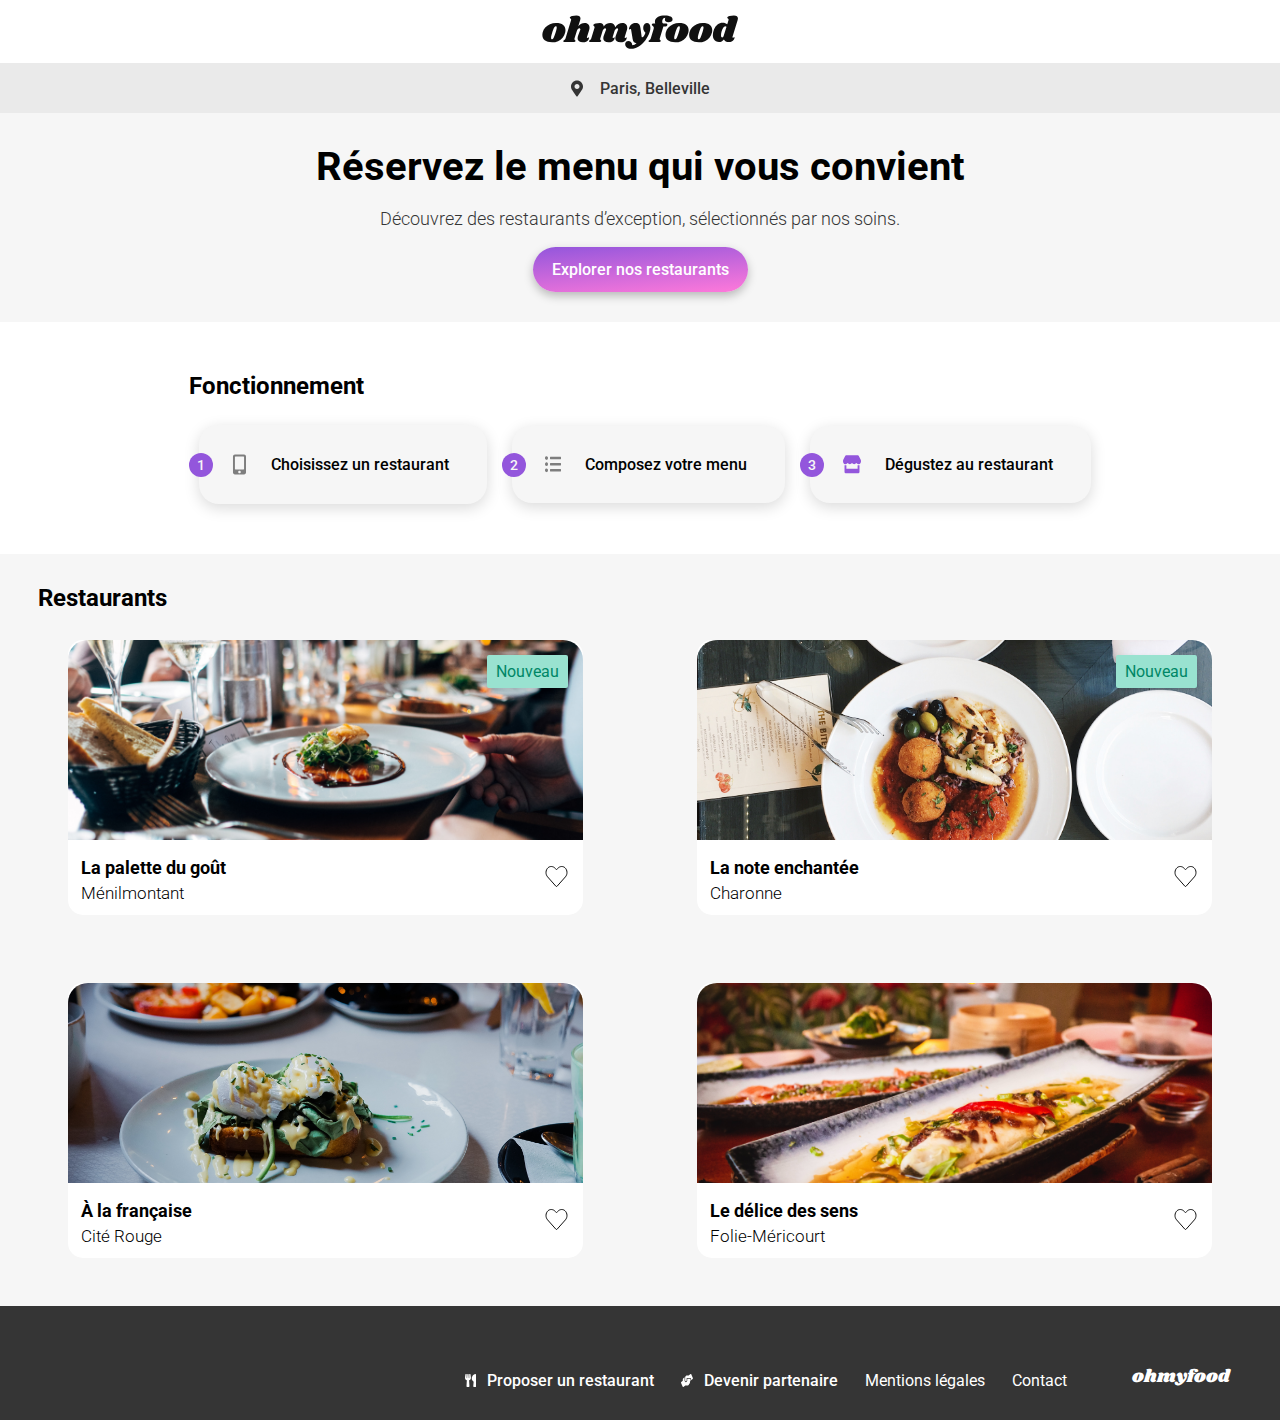
==== commit 9664454f: "Modification de l'agencement des fichiers CSS et SASS" ====
--- a/index.html
+++ b/index.html
@@ -14,7 +14,7 @@
     <link rel="preconnect" href="https://fonts.gstatic.com" crossorigin>
     <link href="https://fonts.googleapis.com/css2?family=Roboto:wght@300;400;500&display=swap" rel="stylesheet">
     <!--CSS-->
-    <link rel="stylesheet" href="./styles/main.css">
+    <link rel="stylesheet" href="./CSS/main-index.css">
 </head>
 
 <body>
@@ -96,7 +96,7 @@
                         </svg></button>
                 </article>
                 <article class="restaurant__container__card">
-                    <a href="#">
+                    <a href="./restaurants-pages/la-note-enchantee.html">
                         <img class="restaurant__container__card__img"
                             src="./assets/images/restaurants/stil-u2Lp8tXIcjw-unsplash.jpg"
                             alt="Image d'un plat représentant le restaurant La note enchantée">
@@ -116,7 +116,7 @@
                         </svg></button>
                 </article>
                 <article class="restaurant__container__card">
-                    <a href="#">
+                    <a href="./restaurants-pages/a-la-francaise.html">
                         <img class="restaurant__container__card__img"
                             src="./assets/images/restaurants/toa-heftiba-DQKerTsQwi0-unsplash.jpg"
                             alt="Image d'un plat représentant le restaurant À la française">
@@ -136,7 +136,7 @@
                         </svg></button>
                 </article>
                 <article class="restaurant__container__card">
-                    <a href="#">
+                    <a href="./restaurants-pages/le-delice-des-sens.html">
                         <img class="restaurant__container__card__img"
                             src="./assets/images/restaurants/louis-hansel-shotsoflouis-qNBGVyOCY8Q-unsplash.jpg"
                             alt="Image d'un plat représentant le restaurant Le délice des sens">
@@ -177,7 +177,7 @@
                 <a href="#" class="footer__list__component__text">Mentions légales</a>
             </li>
             <li class="footer__list__component">
-                <a href="#" class="footer__list__component__text">Contact</a>
+                <a href="mailto:contact@ohmyfood.com" class="footer__list__component__text">Contact</a>
             </li>
         </ul>
 
--- a/CSS/main-index.css
+++ b/CSS/main-index.css
@@ -0,0 +1,508 @@
+* {
+  text-decoration: none;
+  padding: 0;
+  margin: 0;
+  list-style: none;
+  list-style-type: none;
+}
+
+body {
+  display: flex;
+  flex-direction: column;
+  place-content: center;
+}
+
+* {
+  font-family: "Roboto", sans-serif;
+  color: black;
+}
+
+.font-family-titles {
+  font-family: "Shrikhand", cursive;
+  font-size: 28px;
+  font-weight: 400;
+}
+
+.main-container {
+  max-width: 1440px;
+  width: 100%;
+  display: flex;
+  flex-direction: column;
+  margin: auto;
+}
+
+@keyframes bars {
+  0% {
+    transform: scaleY(0.5);
+    opacity: 1;
+  }
+  100% {
+    transform: scaleY(1);
+    opacity: 0;
+  }
+}
+@keyframes visible-loader {
+  from {
+    visibility: visible;
+  }
+  to {
+    visibility: hidden;
+  }
+}
+.btn-action {
+  transition: all 1000ms ease;
+}
+.btn-action:hover {
+  filter: brightness(1.2);
+  -webkit-filter: brightness(1.2);
+}
+
+@keyframes fadeIn {
+  from {
+    opacity: 0;
+  }
+  to {
+    opacity: 1;
+  }
+}
+@keyframes checked {
+  from {
+    width: 0;
+  }
+  to {
+    width: 60px;
+  }
+}
+@keyframes unchecked {
+  from {
+    width: 60px;
+    visibility: visible;
+  }
+  to {
+    width: 0;
+    visibility: hidden;
+  }
+}
+.btn-action {
+  background: linear-gradient(175deg, #9356DC 0%, #FF79DA 100%);
+  padding: 13px 19px;
+  -webkit-appearance: none;
+     -moz-appearance: none;
+          appearance: none;
+  border: none;
+  border-radius: 25px;
+  box-shadow: 0px 4px 10px 0px rgba(0, 0, 0, 0.25);
+  color: white;
+  font-size: 16px;
+  font-weight: 500;
+}
+.btn-action--order {
+  padding: 15px 48px;
+  margin: auto;
+}
+
+.heart-btn {
+  -webkit-appearance: none;
+     -moz-appearance: none;
+          appearance: none;
+  background-color: transparent;
+  border: none;
+}
+
+.heart-btn__icon .heart-fill {
+  transform: scale(0);
+  transition-property: transform;
+  transform-origin: center;
+  transition-duration: 1s;
+  transition-timing-function: ease-in-out;
+}
+
+.heart-btn__icon:hover .heart-fill {
+  transform: scale(1);
+}
+
+.container-loader {
+  display: flex;
+  visibility: hidden;
+  justify-content: center;
+  align-items: center;
+  width: 100vw;
+  height: 100vh;
+  position: fixed;
+  z-index: 100;
+  top: 0;
+  background-color: #F6F6F6;
+  animation: visible-loader 3000ms;
+  animation-delay: 250ms;
+}
+.container-loader__loader {
+  width: 50vw;
+  height: 30vh;
+  display: flex;
+  justify-content: center;
+  gap: 20px;
+}
+.container-loader__loader__bar {
+  background: linear-gradient(175deg, #9356DC 0%, #FF79DA 100%);
+  opacity: 0;
+  height: 100%;
+  width: 5vw;
+  animation-name: bars;
+  animation-duration: 1000ms;
+  animation-fill-mode: backwards;
+  animation-iteration-count: 3;
+  animation-direction: alternate-reverse;
+  animation-timing-function: ease-in-out;
+}
+.container-loader__loader__bar--1 {
+  animation-delay: 250ms;
+}
+.container-loader__loader__bar--2 {
+  animation-delay: 500ms;
+}
+.container-loader__loader__bar--3 {
+  animation-delay: 750ms;
+}
+.container-loader__loader__bar--4 {
+  animation-delay: 1000ms;
+}
+
+/***************header all pages*************/
+.header {
+  width: 100%;
+  display: flex;
+  flex-direction: column;
+  justify-content: center;
+  align-items: center;
+}
+.header__logo {
+  width: 100%;
+  height: 63px;
+  display: flex;
+  justify-content: center;
+  align-items: center;
+  box-shadow: 0px 2px 4px 0px rgba(0, 0, 0, 0.15);
+  position: relative;
+  z-index: 2;
+}
+@media (min-width: 1024px) {
+  .header__logo {
+    box-shadow: none;
+  }
+}
+
+/***************footer all pages*************/
+.footer {
+  display: flex;
+  flex-direction: column;
+  justify-content: center;
+  align-items: flex-start;
+  gap: 16px;
+  padding: 22px 25px;
+  background-color: #353535;
+}
+@media (min-width: 1024px) {
+  .footer {
+    flex-direction: row-reverse;
+    justify-content: flex-start;
+    align-items: flex-end;
+    gap: 30px;
+    padding: 30px 25px;
+    height: 54px;
+  }
+}
+.footer__logo {
+  color: white;
+  font-family: "Shrikhand", cursive;
+  font-size: 18px;
+  font-weight: 400;
+}
+@media (min-width: 1024px) {
+  .footer__logo {
+    margin: 0 25px;
+  }
+}
+.footer__list {
+  display: flex;
+  flex-direction: column;
+  justify-content: center;
+  width: 100%;
+  gap: 7px;
+}
+@media (min-width: 1024px) {
+  .footer__list {
+    flex-direction: row;
+    justify-content: flex-end;
+    align-items: center;
+  }
+}
+.footer__list__component {
+  display: flex;
+  gap: 11px;
+}
+@media (min-width: 1024px) {
+  .footer__list__component {
+    padding: 0 10px;
+  }
+}
+.footer__list__component__text {
+  color: white;
+  font-size: 16px;
+  font-weight: 400;
+}
+.footer__list__component__text--bold {
+  font-weight: 500;
+}
+
+/*Header-homepage*/
+.header__location {
+  display: flex;
+  justify-content: center;
+  align-items: center;
+  width: 100%;
+  height: 50px;
+  gap: 17px;
+  background-color: #EAEAEA;
+  position: relative;
+  z-index: 1;
+}
+.header__location__text {
+  font-size: 16px;
+  color: #353535;
+  font-weight: 500;
+}
+
+/*Presentation-homepage*/
+.homepage-presentation {
+  display: flex;
+  flex-direction: column;
+  justify-content: center;
+  align-items: center;
+  background: #F6F6F6;
+  padding: 39px 0 57px;
+}
+@media (min-width: 1024px) {
+  .homepage-presentation {
+    gap: 18px;
+    padding: 30px 0;
+  }
+}
+.homepage-presentation__h1 {
+  padding: 0 50px;
+  text-align: center;
+  font-size: 24px;
+  font-weight: 700;
+}
+@media (min-width: 1024px) {
+  .homepage-presentation__h1 {
+    font-size: 40px;
+  }
+}
+.homepage-presentation__subtitle {
+  padding: 0 30px 30px;
+  text-align: center;
+  font-size: 18px;
+  font-weight: 300;
+  color: #353535;
+}
+@media (min-width: 1024px) {
+  .homepage-presentation__subtitle {
+    padding: 0;
+  }
+}
+
+/*Instruction section -homepage*/
+@media (min-width: 1024px) {
+  .instruction-section {
+    margin: auto;
+  }
+}
+
+.instructions {
+  display: flex;
+  flex-direction: column;
+  justify-content: center;
+  align-items: flex-start;
+  padding: 48px 20px 0;
+  margin-bottom: 68px;
+}
+@media (min-width: 1024px) {
+  .instructions {
+    padding: 50px 0;
+    margin-bottom: 0;
+    margin: auto;
+  }
+}
+.instructions__title {
+  margin-bottom: 25px;
+  font-size: 24px;
+  font-weight: 700;
+}
+.instructions__list {
+  display: flex;
+  box-sizing: border-box;
+  flex-direction: column;
+  justify-content: center;
+  align-items: center;
+  gap: 25px;
+  width: 100%;
+  padding-left: 10px;
+}
+@media (min-width: 1024px) {
+  .instructions__list {
+    flex-direction: row;
+  }
+}
+.instructions__list__component {
+  position: relative;
+  box-sizing: border-box;
+  display: flex;
+  justify-content: flex-start;
+  align-items: center;
+  width: 100%;
+  padding: 29px 38px 29px 0;
+  border-radius: 20px;
+  background-color: #F6F6F6;
+  box-shadow: 0px 4px 15px 0px rgba(0, 0, 0, 0.15);
+}
+@media (min-width: 1024px) {
+  .instructions__list__component {
+    width: auto;
+  }
+}
+.instructions__list__component__numbers {
+  position: absolute;
+  left: -10px;
+  display: flex;
+  border-radius: 50%;
+  width: 24px;
+  height: 24px;
+  background-color: #9356DC;
+  justify-content: center;
+  align-items: center;
+  font-size: 14.182px;
+  font-weight: 500;
+  color: #F6F6F6;
+}
+.instructions__list__component__icon {
+  margin-left: 33px;
+}
+.instructions__list__component__text {
+  margin-left: 24px;
+  font-size: 16px;
+  font-weight: 500;
+}
+
+/*Restaurant -homepage*/
+.restaurant-section {
+  padding: 54px 20px 66px;
+  background-color: #F6F6F6;
+}
+@media (min-width: 1024px) {
+  .restaurant-section {
+    padding: 30px 0;
+    display: flex;
+    justify-content: center;
+    align-items: center;
+  }
+}
+
+.restaurant {
+  display: flex;
+  flex-direction: column;
+  justify-content: center;
+  align-items: flex-start;
+  width: 100%;
+}
+@media (min-width: 1024px) {
+  .restaurant {
+    gap: 28px;
+    margin: auto;
+    box-sizing: border-box;
+    width: auto;
+    padding: 0 15px;
+  }
+}
+.restaurant__title {
+  margin-bottom: 23px;
+  font-size: 24px;
+  font-weight: 700;
+}
+@media (min-width: 1024px) {
+  .restaurant__title {
+    margin-bottom: 0;
+    box-sizing: border-box;
+  }
+}
+.restaurant__container {
+  display: flex;
+  flex-direction: column;
+  justify-content: center;
+  align-items: center;
+  margin: auto;
+  width: 95%;
+}
+@media (min-width: 1024px) {
+  .restaurant__container {
+    flex-direction: row;
+    justify-content: space-between;
+    align-items: center;
+    flex-wrap: wrap;
+    gap: 50px;
+  }
+}
+.restaurant__container__card {
+  position: relative;
+  box-sizing: border-box;
+  display: flex;
+  flex-direction: column;
+  justify-content: center;
+  width: 100%;
+  margin-bottom: 18px;
+  background-color: white;
+  border-radius: 15px;
+}
+@media (min-width: 1024px) {
+  .restaurant__container__card {
+    flex-basis: 45%;
+    width: auto;
+  }
+}
+.restaurant__container__card__img {
+  position: relative;
+  box-sizing: border-box;
+  -o-object-fit: cover;
+     object-fit: cover;
+  width: 100%;
+  height: 40vw;
+  max-height: 200px;
+  border-top-left-radius: 20px;
+  border-top-right-radius: 20px;
+  z-index: 1;
+}
+.restaurant__container__card__nametag-new {
+  position: absolute;
+  right: 15px;
+  top: 15px;
+  z-index: 2;
+  background-color: #99E2D0;
+  color: #008766;
+  padding: 7px 9px;
+  border-radius: 2px;
+  box-shadow: 0px 2px 4px 0px rgba(0, 0, 0, 0.15);
+}
+.restaurant__container__card__title {
+  margin: 13px 0 5px 13px;
+  font-size: 18px;
+  font-weight: 700;
+}
+.restaurant__container__card__subtitle {
+  margin: 0 0 12px 13px;
+  font-size: 17px;
+  font-weight: 300;
+}
+.restaurant__container__card__heart-btn {
+  position: absolute;
+  right: 15px;
+  bottom: 25px;
+}/*# sourceMappingURL=main-index.css.map */